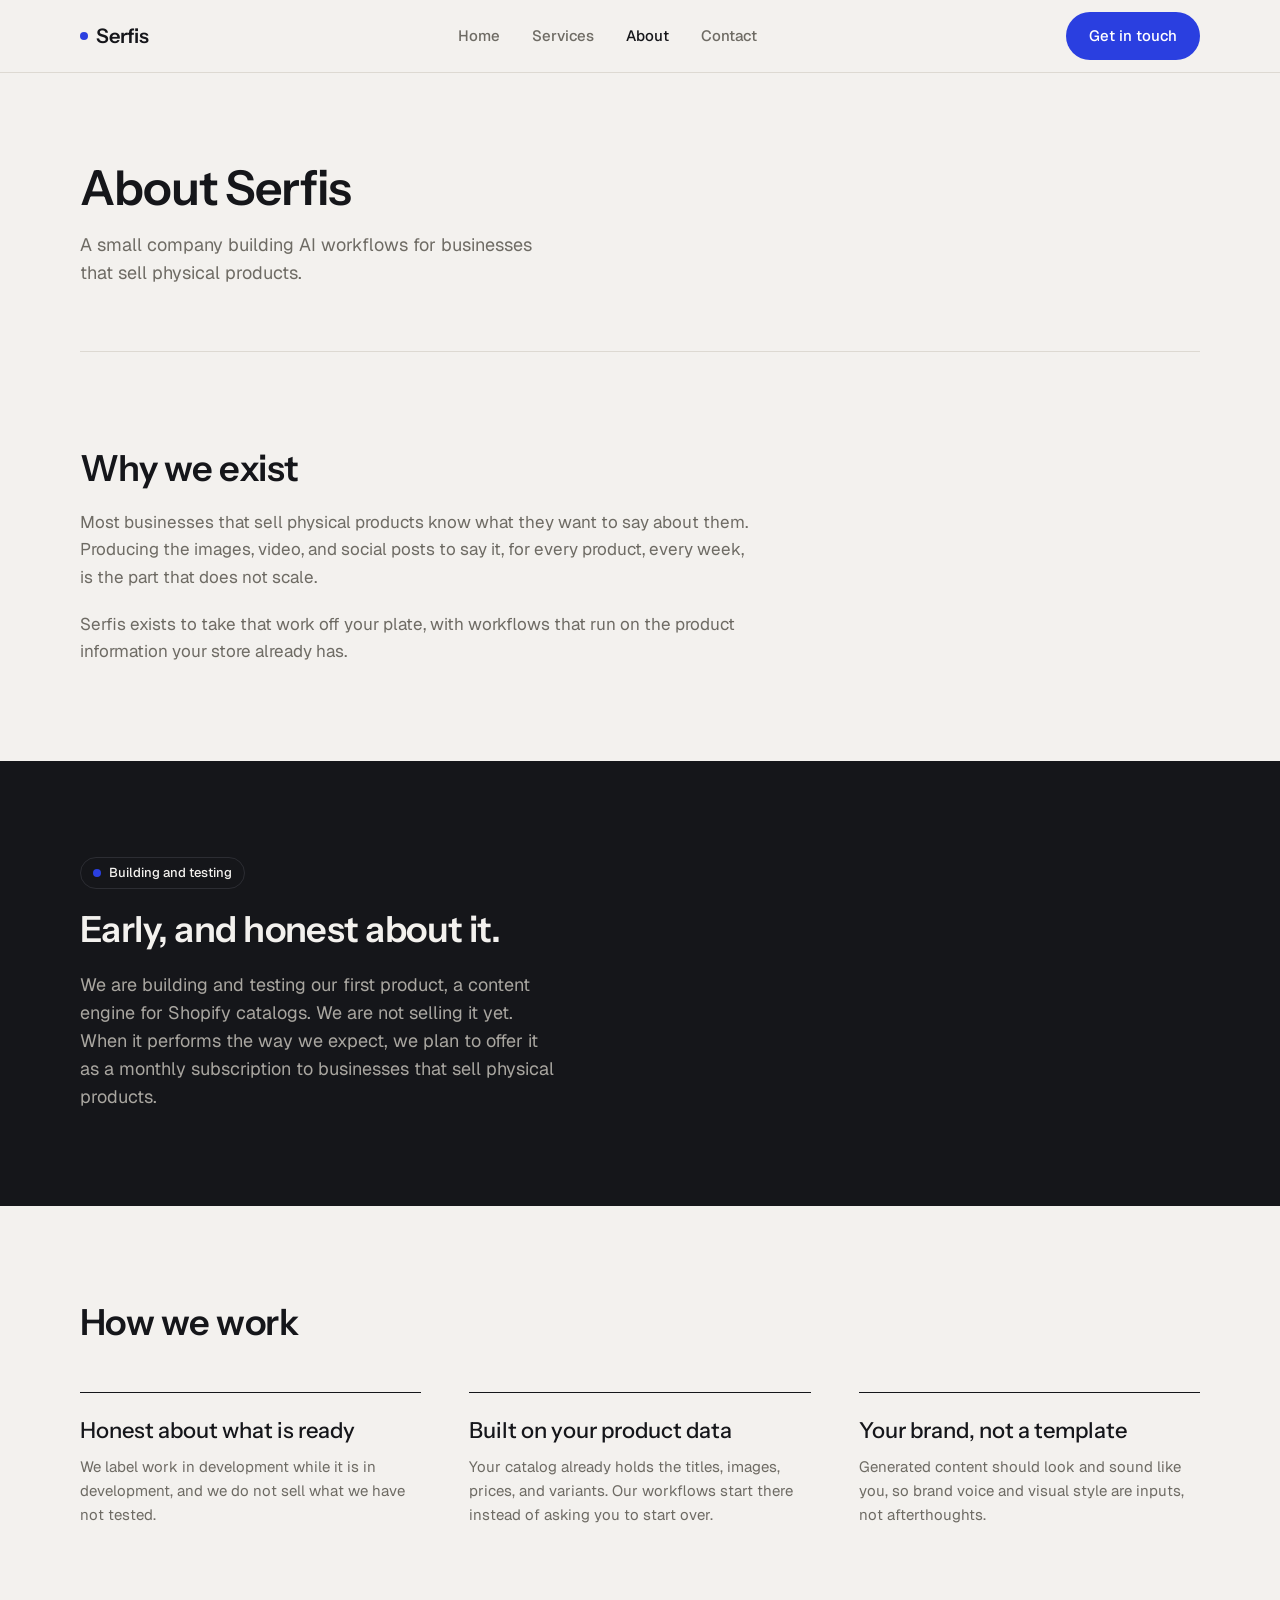
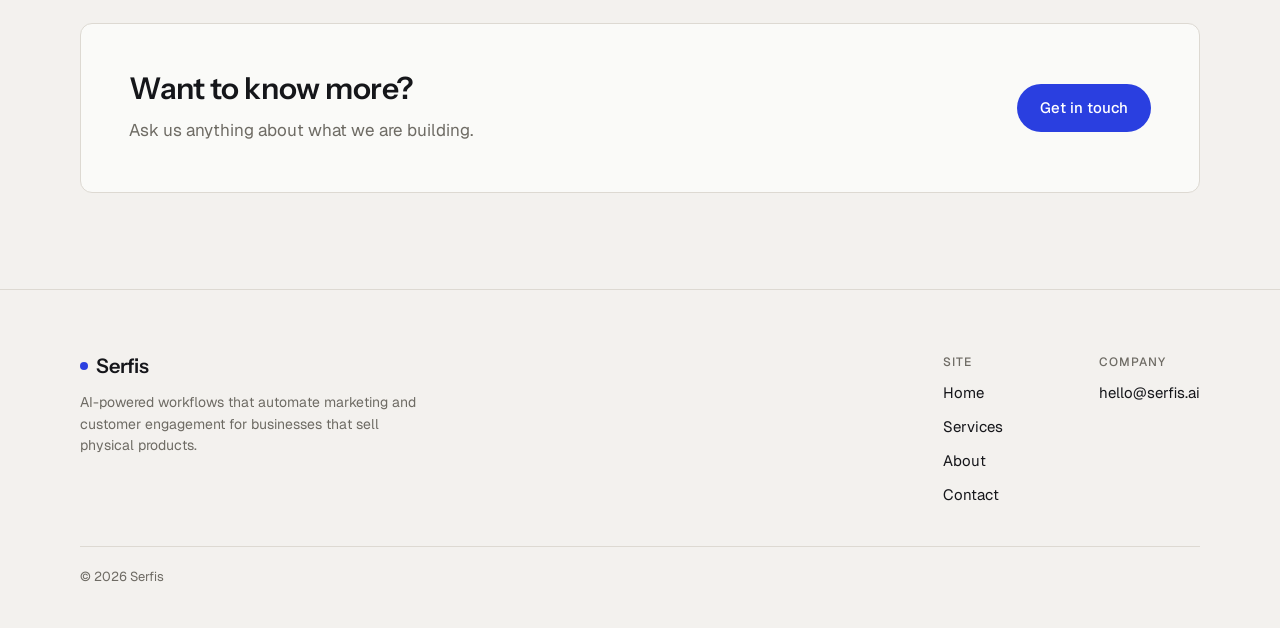
==== about.html @ 2119375a "Add files via upload website wireframe for rebranding serfis" ====
<!doctype html>
<html lang="en">
<head>
  <meta charset="utf-8">
  <meta name="viewport" content="width=device-width, initial-scale=1">
  <title>About · Serfis</title>
  <meta name="description" content="Serfis is a small company building AI workflows for businesses that sell physical products.">
  <link rel="preconnect" href="https://fonts.googleapis.com">
  <link rel="preconnect" href="https://fonts.gstatic.com" crossorigin>
  <link rel="stylesheet" href="https://fonts.googleapis.com/css2?family=Instrument+Sans:wght@500;600&family=Geist:wght@400;500&display=swap">
  <link rel="stylesheet" href="styles.css">
</head>
<body>

<header class="nav">
  <div class="wrap">
    <a class="wordmark" href="index.html">Serfis</a>
    <ul class="nav-links">
      <li><a href="index.html">Home</a></li>
      <li><a href="services.html">Services</a></li>
      <li><a href="about.html" aria-current="page">About</a></li>
      <li><a href="contact.html">Contact</a></li>
    </ul>
    <a class="btn btn-primary" href="contact.html">Get in touch</a>
  </div>
</header>

<main>
  <section class="page-head">
    <div class="wrap">
      <h1>About Serfis</h1>
      <p class="lede">A small company building AI workflows for businesses that sell physical products.</p>
    </div>
  </section>

  <div class="wrap"><hr class="section-rule"></div>

  <section>
    <div class="wrap stack">
      <h2>Why we exist</h2>
      <p class="body">Most businesses that sell physical products know what they want to say about them. Producing the images, video, and social posts to say it, for every product, every week, is the part that does not scale.</p>
      <p class="body">Serfis exists to take that work off your plate, with workflows that run on the product information your store already has.</p>
    </div>
  </section>

  <section class="on-ink">
    <div class="wrap stack">
      <span class="status">Building and testing</span>
      <h2>Early, and honest about it.</h2>
      <p class="lede">We are building and testing our first product, a content engine for Shopify catalogs. We are not selling it yet. When it performs the way we expect, we plan to offer it as a monthly subscription to businesses that sell physical products.</p>
    </div>
  </section>

  <section>
    <div class="wrap">
      <h2 class="section-title">How we work</h2>
      <div class="columns">
        <div class="col">
          <h3>Honest about what is ready</h3>
          <p>We label work in development while it is in development, and we do not sell what we have not tested.</p>
        </div>
        <div class="col">
          <h3>Built on your product data</h3>
          <p>Your catalog already holds the titles, images, prices, and variants. Our workflows start there instead of asking you to start over.</p>
        </div>
        <div class="col">
          <h3>Your brand, not a template</h3>
          <p>Generated content should look and sound like you, so brand voice and visual style are inputs, not afterthoughts.</p>
        </div>
      </div>
    </div>
  </section>

  <section style="padding-top:0">
    <div class="wrap">
      <div class="cta-card">
        <div class="cta-text">
          <h2>Want to know more?</h2>
          <p>Ask us anything about what we are building.</p>
        </div>
        <a class="btn btn-primary" href="contact.html">Get in touch</a>
      </div>
    </div>
  </section>
</main>

<footer>
  <div class="wrap">
    <div class="foot-grid">
      <div class="foot-brand">
        <a class="wordmark" href="index.html">Serfis</a>
        <p>AI-powered workflows that automate marketing and customer engagement for businesses that sell physical products.</p>
      </div>
      <div class="foot-cols">
        <div class="foot-col">
          <span>Site</span>
          <a href="index.html">Home</a>
          <a href="services.html">Services</a>
          <a href="about.html">About</a>
          <a href="contact.html">Contact</a>
        </div>
        <div class="foot-col">
          <span>Company</span>
          <a href="mailto:hello@serfis.ai">hello@serfis.ai</a>
        </div>
      </div>
    </div>
    <div class="foot-bottom">© 2026 Serfis</div>
  </div>
</footer>

</body>
</html>
---- styles.css ----
/* Serfis website — tokens mirror the Figma "Serfis" variable collection */
:root {
  --ink: #15161a;
  --ink-line: #2c2d33;
  --paper: #f3f1ee;
  --surface: #fafaf8;
  --white: #ffffff;
  --line: #ddd9d2;
  --text-soft: #6e6b64;
  --on-ink-soft: #a9a6a0;
  --accent: #2a3fe0;
  --accent-hover: #2436c4;

  --radius-card: 12px;
  --radius-input: 8px;
  --radius-pill: 999px;

  --font-display: "Instrument Sans", system-ui, -apple-system, "Segoe UI", sans-serif;
  --font-body: "Geist", system-ui, -apple-system, "Segoe UI", sans-serif;

  --ease-out: cubic-bezier(0.23, 1, 0.32, 1);
  --content: 1280px;
}

*, *::before, *::after { box-sizing: border-box; }
html { scroll-behavior: smooth; }
body {
  margin: 0;
  background: var(--paper);
  color: var(--ink);
  font-family: var(--font-body);
  font-size: 16px;
  line-height: 1.6;
  -webkit-font-smoothing: antialiased;
}
h1, h2, h3 { font-family: var(--font-display); font-weight: 600; line-height: 1.1; letter-spacing: -0.02em; margin: 0; text-wrap: balance; }
h1 { font-size: clamp(34px, 4.5vw, 48px); line-height: 1.12; }
h2 { font-size: clamp(28px, 3.2vw, 36px); line-height: 1.16; letter-spacing: -0.015em; }
h3 { font-size: 22px; font-weight: 500; letter-spacing: 0; line-height: 1.27; }
p { margin: 0; }
a { color: inherit; }
img { max-width: 100%; display: block; }
.soft { color: var(--text-soft); }
.lede { font-size: 18px; line-height: 1.55; color: var(--text-soft); max-width: 40ch; }
.body { font-size: 17px; line-height: 1.6; color: var(--text-soft); max-width: 42ch; }
.small { font-size: 15px; line-height: 1.6; color: var(--text-soft); }

.wrap { max-width: var(--content); margin: 0 auto; padding-inline: 24px; }
@media (min-width: 900px) { .wrap { padding-inline: 80px; } }

a:focus-visible, button:focus-visible, input:focus-visible, textarea:focus-visible {
  outline: 2px solid var(--accent); outline-offset: 3px;
}

/* Buttons: full pill (shape rule) */
.btn {
  display: inline-flex; align-items: center; justify-content: center;
  padding: 13px 22px; border-radius: var(--radius-pill);
  font: 500 15px/20px var(--font-body); text-decoration: none; white-space: nowrap;
  border: 1px solid transparent; cursor: pointer;
  transition: transform 160ms var(--ease-out), background-color 150ms ease, border-color 150ms ease;
}
.btn:active { transform: scale(0.97); }
.btn-primary { background: var(--accent); color: var(--white); }
.btn-secondary { background: transparent; color: var(--ink); border-color: var(--line); }
.btn-on-ink { background: var(--paper); color: var(--ink); }
@media (hover: hover) and (pointer: fine) {
  .btn-primary:hover { background: var(--accent-hover); }
  .btn-secondary:hover { border-color: var(--ink); }
}

/* Nav */
.nav { position: sticky; top: 0; z-index: 10; background: var(--paper); border-bottom: 1px solid var(--line); }
.nav .wrap { display: flex; align-items: center; justify-content: space-between; gap: 16px; min-height: 72px; flex-wrap: wrap; padding-block: 12px; }
.wordmark { display: inline-flex; align-items: center; gap: 8px; font: 600 20px/24px var(--font-display); letter-spacing: -0.01em; text-decoration: none; }
.wordmark::before { content: ""; width: 8px; height: 8px; border-radius: 50%; background: var(--accent); }
.nav-links { display: flex; gap: 32px; list-style: none; margin: 0; padding: 0; }
.nav-links a { font: 500 15px/20px var(--font-body); color: var(--text-soft); text-decoration: none; }
.nav-links a[aria-current="page"], .nav-links a:hover { color: var(--ink); }
@media (max-width: 640px) {
  .nav-links { order: 3; width: 100%; gap: 20px; }
}

/* Sections */
section { padding-block: 96px; }
.section-rule { border: 0; border-top: 1px solid var(--line); margin: 0; }
.stack { display: flex; flex-direction: column; gap: 20px; }
.stack > h2 { max-width: 22ch; }
.stack > .body { max-width: 680px; }

.status { display: inline-flex; align-items: center; gap: 8px; align-self: flex-start; padding: 6px 12px; border: 1px solid var(--line); border-radius: var(--radius-pill); font: 500 13px/18px var(--font-body); }
.status::before { content: ""; width: 8px; height: 8px; border-radius: 50%; background: var(--accent); }
.on-ink .status { border-color: var(--ink-line); color: var(--paper); }

/* Hero */
.hero { padding-block: 88px 96px; }
.hero .wrap { display: grid; grid-template-columns: 1fr; gap: 48px; align-items: center; }
@media (min-width: 900px) { .hero .wrap { grid-template-columns: 600px 1fr; gap: 48px; } }
.hero-copy { display: flex; flex-direction: column; gap: 24px; }
.eyebrow { font: 500 12px/16px var(--font-body); letter-spacing: 0.08em; text-transform: uppercase; color: var(--accent); }
.on-ink .eyebrow { color: var(--on-ink-soft); }
.ctas { display: flex; gap: 12px; flex-wrap: wrap; }

/* Hero diagram */
.diagram { display: flex; align-items: center; gap: 20px; flex-wrap: wrap; justify-content: flex-end; }
.product-card, .out-tile { background: var(--surface); border: 1px solid var(--line); border-radius: var(--radius-card); }
.product-card { padding: 20px; width: 216px; display: flex; flex-direction: column; gap: 12px; }
.label { font: 500 11px/14px var(--font-body); letter-spacing: 0.08em; text-transform: uppercase; color: var(--text-soft); }
.photo-slot { aspect-ratio: 176 / 110; border-radius: 8px; background: var(--line); display: grid; place-items: center; font-size: 12px; color: var(--text-soft); }
.product-card h3 { font-size: 18px; line-height: 1.33; }
.meta { display: flex; flex-direction: column; gap: 6px; font-size: 13px; }
.meta div { display: flex; justify-content: space-between; gap: 12px; }
.meta span { color: var(--text-soft); }
.meta b { font-weight: 500; }
.connector { display: flex; align-items: center; gap: 8px; }
.connector::before, .connector::after { content: ""; width: 20px; height: 1px; background: var(--text-soft); }
.chip { background: var(--ink); color: var(--paper); border-radius: var(--radius-pill); padding: 6px 12px; font: 500 12px/16px var(--font-body); }
.outputs { display: flex; flex-direction: column; gap: 12px; width: 236px; }
.out-tile { padding: 14px 16px; display: flex; flex-direction: column; gap: 2px; }
.out-tile b { font: 500 15px/20px var(--font-body); }
.out-tile span { font-size: 13px; line-height: 1.4; color: var(--text-soft); }
@media (min-width: 1100px) { .diagram { flex-wrap: nowrap; } .product-card, .outputs { flex-shrink: 0; } }
@media (max-width: 480px) { .diagram { justify-content: flex-start; } .product-card, .outputs { width: 100%; } .connector { width: 100%; } .connector::before, .connector::after { flex: 1; } }

/* Column rows (How it works / How we work) */
.columns { display: grid; grid-template-columns: 1fr; gap: 32px; }
@media (min-width: 820px) { .columns { grid-template-columns: repeat(3, 1fr); gap: 48px; } }
.col { border-top: 1px solid var(--ink); padding-top: 24px; display: flex; flex-direction: column; gap: 10px; }
.col p { font-size: 15px; line-height: 1.6; color: var(--text-soft); }
.section-title { margin-bottom: 48px; }

/* Two-column split (Services detail, Vision, Contact) */
.split { display: grid; grid-template-columns: 1fr; gap: 48px; }
@media (min-width: 900px) { .split { grid-template-columns: var(--split-left, 520px) 1fr; gap: 96px; } }
.split-left { display: flex; flex-direction: column; gap: 20px; }

/* Definition list rows with bottom hairlines */
.rows { list-style: none; margin: 0; padding: 0; }
.rows li { padding-block: 20px; border-bottom: 1px solid var(--line); display: flex; flex-direction: column; gap: 6px; }
.rows h3 { font-size: 20px; }
.rows p { font-size: 15px; line-height: 1.6; color: var(--text-soft); max-width: 560px; }
.rows-label { margin-bottom: 4px; display: block; }

/* Dark band */
.on-ink { background: var(--ink); color: var(--paper); }
.on-ink h2, .on-ink h3 { color: var(--paper); }
.on-ink .body, .on-ink .lede, .on-ink .small { color: var(--on-ink-soft); }
.on-ink .split { align-items: start; }
@media (min-width: 900px) { .on-ink .split { grid-template-columns: 600px 1fr; } }
.timeline { list-style: none; margin: 0; padding: 8px 0 0; }
.timeline li { display: grid; grid-template-columns: 72px 1fr; gap: 24px; padding-block: 18px; border-bottom: 1px solid var(--ink-line); }
.timeline span { font: 500 14px/22px var(--font-body); color: var(--on-ink-soft); }
.timeline b { font: 500 20px/26px var(--font-display); color: var(--paper); }

/* CTA card */
.cta-card { background: var(--surface); border: 1px solid var(--line); border-radius: var(--radius-card); padding: 40px; display: flex; flex-wrap: wrap; align-items: center; justify-content: space-between; gap: 24px 40px; }
@media (min-width: 900px) { .cta-card { padding: 48px; } }
.cta-card h2 { font-size: 30px; max-width: 560px; }
.cta-card p { font-size: 17px; color: var(--text-soft); }
.cta-text { display: flex; flex-direction: column; gap: 10px; }

/* Page header */
.page-head { padding-block: 88px 64px; }
.page-head .wrap { display: flex; flex-direction: column; gap: 16px; }

/* Contact */
.contact-email { display: flex; flex-direction: column; gap: 12px; }
.contact-email a { font: 500 28px/34px var(--font-display); letter-spacing: -0.01em; text-decoration: none; color: var(--ink); }
.form { background: var(--surface); border: 1px solid var(--line); border-radius: var(--radius-card); padding: 28px; display: flex; flex-direction: column; gap: 20px; }
@media (min-width: 900px) { .form { padding: 40px; } }
.form-row { display: grid; grid-template-columns: 1fr; gap: 16px; }
@media (min-width: 640px) { .form-row { grid-template-columns: 1fr 1fr; } }
.field { display: flex; flex-direction: column; gap: 8px; }
.field label { font: 500 14px/20px var(--font-body); }
.field input, .field textarea {
  font: 400 15px/22px var(--font-body); color: var(--ink);
  background: var(--white); border: 1px solid var(--line); border-radius: var(--radius-input);
  padding: 13px 14px; width: 100%; transition: border-color 120ms ease, box-shadow 120ms ease;
}
.field textarea { min-height: 140px; resize: vertical; }
.field input::placeholder, .field textarea::placeholder { color: var(--text-soft); }
.field input:focus, .field textarea:focus { border-color: var(--accent); box-shadow: 0 0 0 3px rgba(42, 63, 224, 0.15); outline: none; }
.form-actions { display: flex; align-items: center; gap: 16px; flex-wrap: wrap; }
.form-actions p { font-size: 14px; color: var(--text-soft); }

/* Footer */
footer { border-top: 1px solid var(--line); padding-block: 64px 40px; }
.foot-grid { display: grid; grid-template-columns: 1fr; gap: 32px; }
@media (min-width: 760px) { .foot-grid { grid-template-columns: 1fr auto; } }
.foot-brand { display: flex; flex-direction: column; gap: 14px; }
.foot-brand p { font-size: 14px; line-height: 1.55; color: var(--text-soft); max-width: 340px; }
.foot-cols { display: flex; gap: 96px; }
.foot-col { display: flex; flex-direction: column; gap: 12px; }
.foot-col span { font: 500 12px/16px var(--font-body); letter-spacing: 0.08em; text-transform: uppercase; color: var(--text-soft); }
.foot-col a { font-size: 15px; line-height: 22px; text-decoration: none; color: var(--ink); }
.foot-col a:hover { color: var(--accent); }
.foot-bottom { margin-top: 40px; padding-top: 20px; border-top: 1px solid var(--line); font-size: 13px; color: var(--text-soft); }

/* Entrance motion: hero diagram only, once, on load. Visible at rest. */
@media (prefers-reduced-motion: no-preference) {
  .diagram > * { animation: rise 240ms var(--ease-out) both; }
  .diagram > :nth-child(2) { animation-delay: 40ms; }
  .diagram > :nth-child(3) { animation-delay: 80ms; }
  @keyframes rise { from { opacity: 0; transform: translateY(8px); } to { opacity: 1; transform: none; } }
}
@media (prefers-reduced-motion: reduce) {
  * { animation: none !important; transition-duration: 0.001ms !important; }
  html { scroll-behavior: auto; }
}
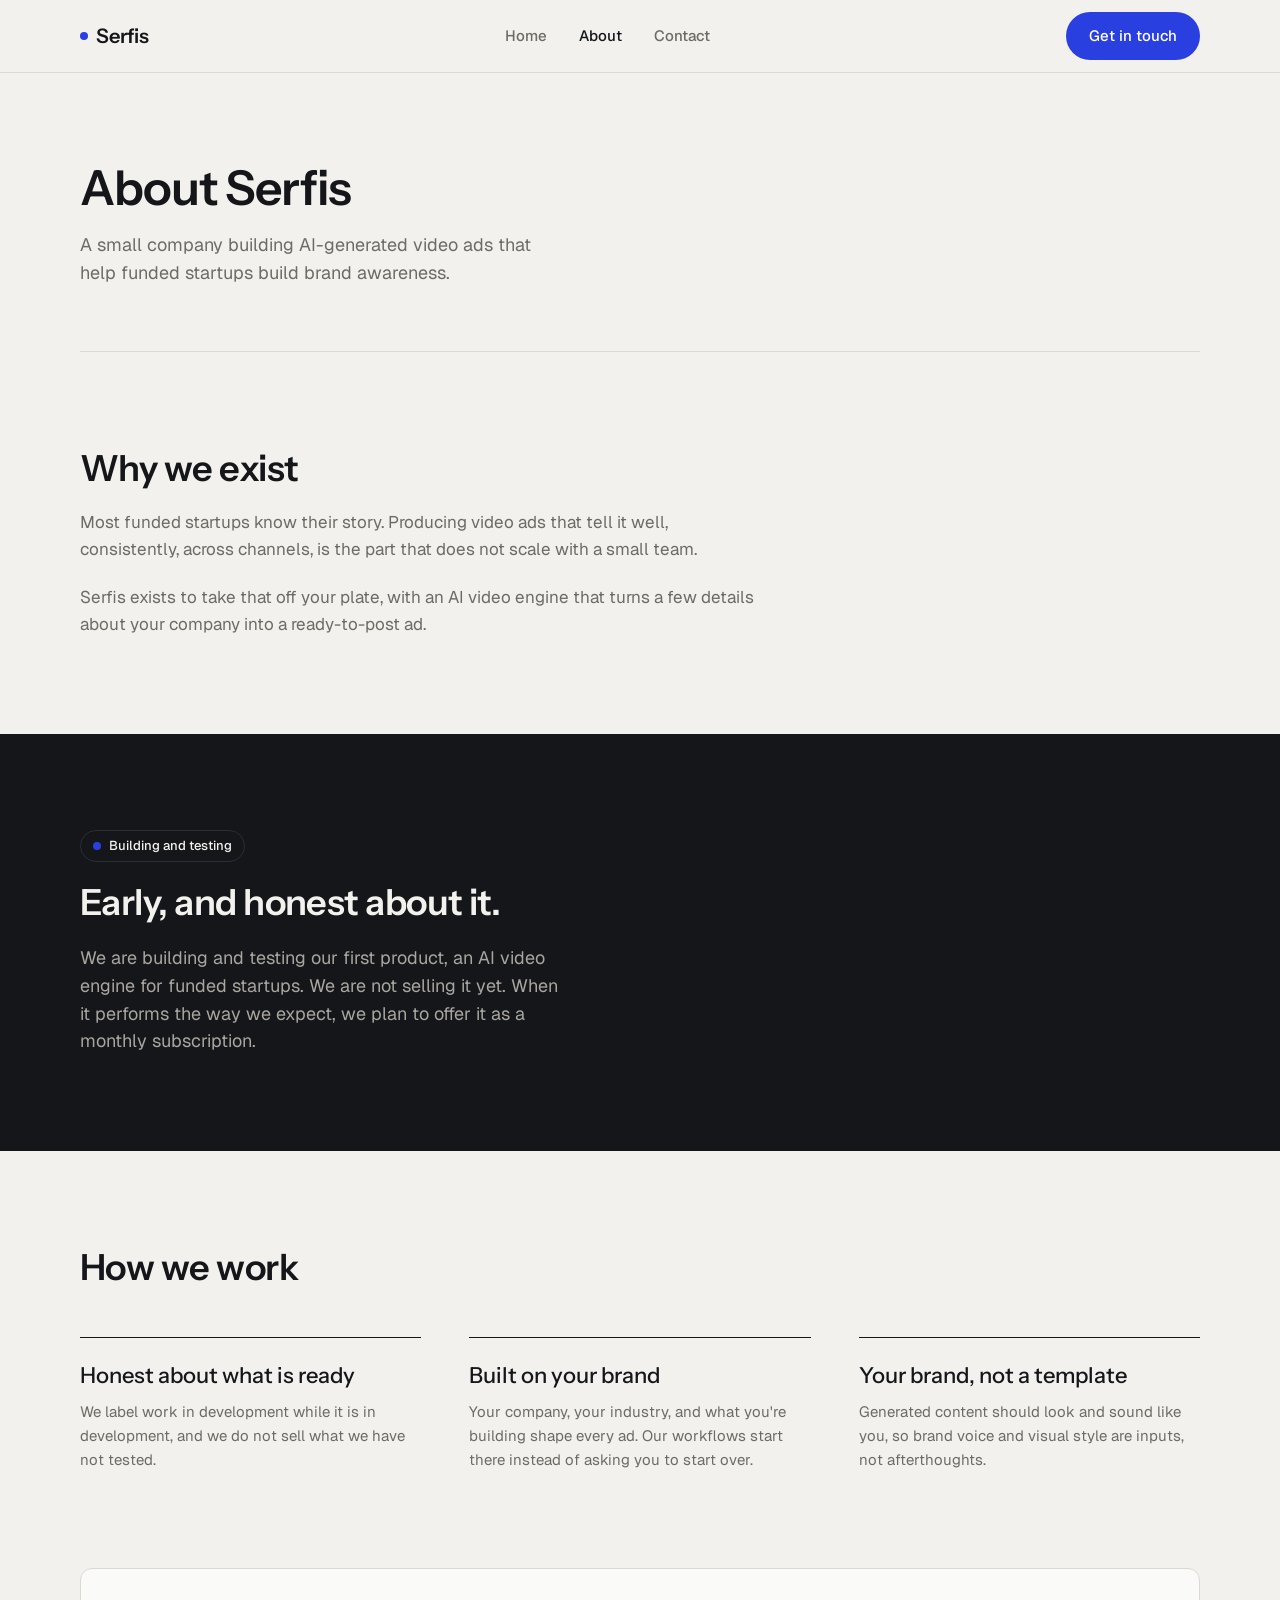
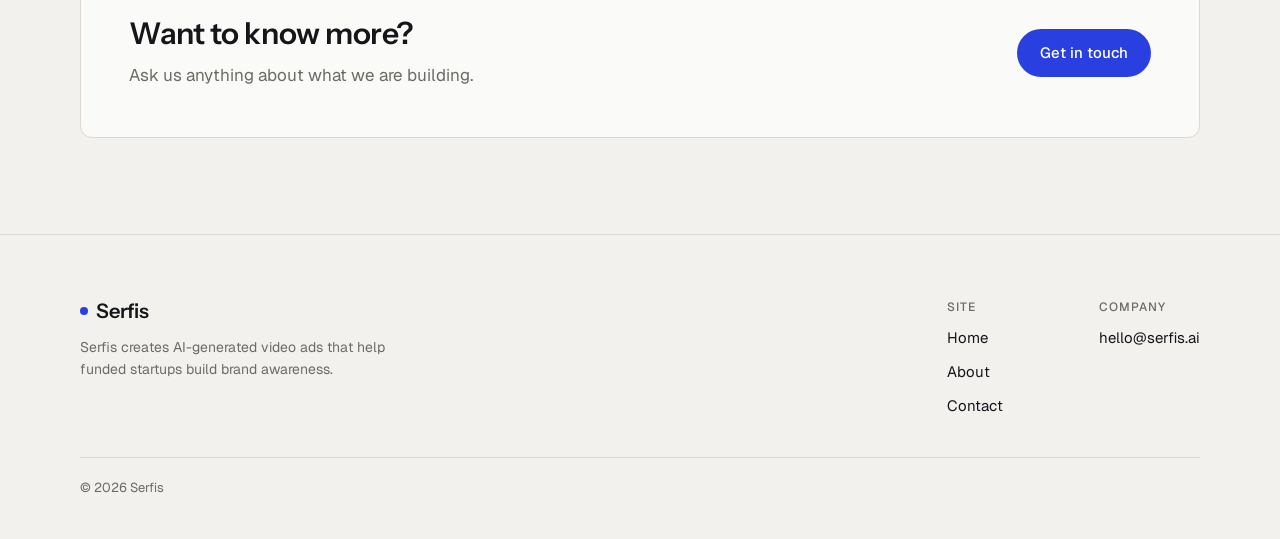
==== commit 4cdade51: "Pivot site to AI video ads for funded startups Co-Authored-By: Claude Sonnet 5 <noreply@anthropic.co" ====
--- a/about.html
+++ b/about.html
@@ -4,7 +4,7 @@
   <meta charset="utf-8">
   <meta name="viewport" content="width=device-width, initial-scale=1">
   <title>About · Serfis</title>
-  <meta name="description" content="Serfis is a small company building AI workflows for businesses that sell physical products.">
+  <meta name="description" content="Serfis is a small company building AI-generated video ads that help funded startups build brand awareness.">
   <link rel="preconnect" href="https://fonts.googleapis.com">
   <link rel="preconnect" href="https://fonts.gstatic.com" crossorigin>
   <link rel="stylesheet" href="https://fonts.googleapis.com/css2?family=Instrument+Sans:wght@500;600&family=Geist:wght@400;500&display=swap">
@@ -17,7 +17,6 @@
     <a class="wordmark" href="index.html">Serfis</a>
     <ul class="nav-links">
       <li><a href="index.html">Home</a></li>
-      <li><a href="services.html">Services</a></li>
       <li><a href="about.html" aria-current="page">About</a></li>
       <li><a href="contact.html">Contact</a></li>
     </ul>
@@ -29,7 +28,7 @@
   <section class="page-head">
     <div class="wrap">
       <h1>About Serfis</h1>
-      <p class="lede">A small company building AI workflows for businesses that sell physical products.</p>
+      <p class="lede">A small company building AI-generated video ads that help funded startups build brand awareness.</p>
     </div>
   </section>
 
@@ -38,8 +37,8 @@
   <section>
     <div class="wrap stack">
       <h2>Why we exist</h2>
-      <p class="body">Most businesses that sell physical products know what they want to say about them. Producing the images, video, and social posts to say it, for every product, every week, is the part that does not scale.</p>
-      <p class="body">Serfis exists to take that work off your plate, with workflows that run on the product information your store already has.</p>
+      <p class="body">Most funded startups know their story. Producing video ads that tell it well, consistently, across channels, is the part that does not scale with a small team.</p>
+      <p class="body">Serfis exists to take that off your plate, with an AI video engine that turns a few details about your company into a ready-to-post ad.</p>
     </div>
   </section>
 
@@ -47,7 +46,7 @@
     <div class="wrap stack">
       <span class="status">Building and testing</span>
       <h2>Early, and honest about it.</h2>
-      <p class="lede">We are building and testing our first product, a content engine for Shopify catalogs. We are not selling it yet. When it performs the way we expect, we plan to offer it as a monthly subscription to businesses that sell physical products.</p>
+      <p class="lede">We are building and testing our first product, an AI video engine for funded startups. We are not selling it yet. When it performs the way we expect, we plan to offer it as a monthly subscription.</p>
     </div>
   </section>
 
@@ -60,8 +59,8 @@
           <p>We label work in development while it is in development, and we do not sell what we have not tested.</p>
         </div>
         <div class="col">
-          <h3>Built on your product data</h3>
-          <p>Your catalog already holds the titles, images, prices, and variants. Our workflows start there instead of asking you to start over.</p>
+          <h3>Built on your brand</h3>
+          <p>Your company, your industry, and what you're building shape every ad. Our workflows start there instead of asking you to start over.</p>
         </div>
         <div class="col">
           <h3>Your brand, not a template</h3>
@@ -89,13 +88,12 @@
     <div class="foot-grid">
       <div class="foot-brand">
         <a class="wordmark" href="index.html">Serfis</a>
-        <p>AI-powered workflows that automate marketing and customer engagement for businesses that sell physical products.</p>
+        <p>Serfis creates AI-generated video ads that help funded startups build brand awareness.</p>
       </div>
       <div class="foot-cols">
         <div class="foot-col">
           <span>Site</span>
           <a href="index.html">Home</a>
-          <a href="services.html">Services</a>
           <a href="about.html">About</a>
           <a href="contact.html">Contact</a>
         </div>
--- a/styles.css
+++ b/styles.css
@@ -129,6 +129,14 @@
 .col p { font-size: 15px; line-height: 1.6; color: var(--text-soft); }
 .section-title { margin-bottom: 48px; }
 
+/* Video style cards (home) */
+.style-cards { display: grid; grid-template-columns: 1fr; gap: 32px; }
+@media (min-width: 820px) { .style-cards { grid-template-columns: repeat(3, 1fr); gap: 28px; } }
+.style-card { background: var(--surface); border: 1px solid var(--line); border-radius: var(--radius-card); padding: 24px; display: flex; flex-direction: column; gap: 16px; }
+.style-preview { aspect-ratio: 16 / 10; border-radius: 8px; background: var(--line); display: grid; place-items: center; font: 500 12px/16px var(--font-body); letter-spacing: 0.06em; text-transform: uppercase; color: var(--text-soft); }
+.style-card h3 { font-size: 20px; }
+.style-card p { font-size: 15px; line-height: 1.6; color: var(--text-soft); }
+
 /* Two-column split (Services detail, Vision, Contact) */
 .split { display: grid; grid-template-columns: 1fr; gap: 48px; }
 @media (min-width: 900px) { .split { grid-template-columns: var(--split-left, 520px) 1fr; gap: 96px; } }
@@ -182,6 +190,29 @@
 .field input:focus, .field textarea:focus { border-color: var(--accent); box-shadow: 0 0 0 3px rgba(42, 63, 224, 0.15); outline: none; }
 .form-actions { display: flex; align-items: center; gap: 16px; flex-wrap: wrap; }
 .form-actions p { font-size: 14px; color: var(--text-soft); }
+.field .optional { color: var(--text-soft); font-weight: 400; }
+.field select {
+  font: 400 15px/22px var(--font-body); color: var(--ink);
+  background-color: var(--white);
+  background-image: url("data:image/svg+xml,%3Csvg xmlns='http://www.w3.org/2000/svg' width='12' height='8' viewBox='0 0 12 8'%3E%3Cpath d='M1 1l5 5 5-5' stroke='%236e6b64' stroke-width='1.5' fill='none' stroke-linecap='round' stroke-linejoin='round'/%3E%3C/svg%3E");
+  background-repeat: no-repeat;
+  background-position: right 14px center;
+  background-size: 12px 8px;
+  border: 1px solid var(--line); border-radius: var(--radius-input);
+  padding: 13px 40px 13px 14px; width: 100%;
+  appearance: none; -webkit-appearance: none; -moz-appearance: none;
+  transition: border-color 120ms ease, box-shadow 120ms ease;
+}
+.field select:invalid { color: var(--text-soft); }
+.field select:focus { border-color: var(--accent); box-shadow: 0 0 0 3px rgba(42, 63, 224, 0.15); outline: none; }
+
+/* Confirmation panel shown after the contact form is submitted.
+   .form sets display:flex, which otherwise beats the [hidden] UA style. */
+.form[hidden] { display: none; }
+.confirm { align-items: center; text-align: center; gap: 16px; }
+.confirm-icon { color: var(--accent); }
+.confirm h2 { font-size: 26px; }
+.confirm .body { max-width: 46ch; }
 
 /* Footer */
 footer { border-top: 1px solid var(--line); padding-block: 64px 40px; }
